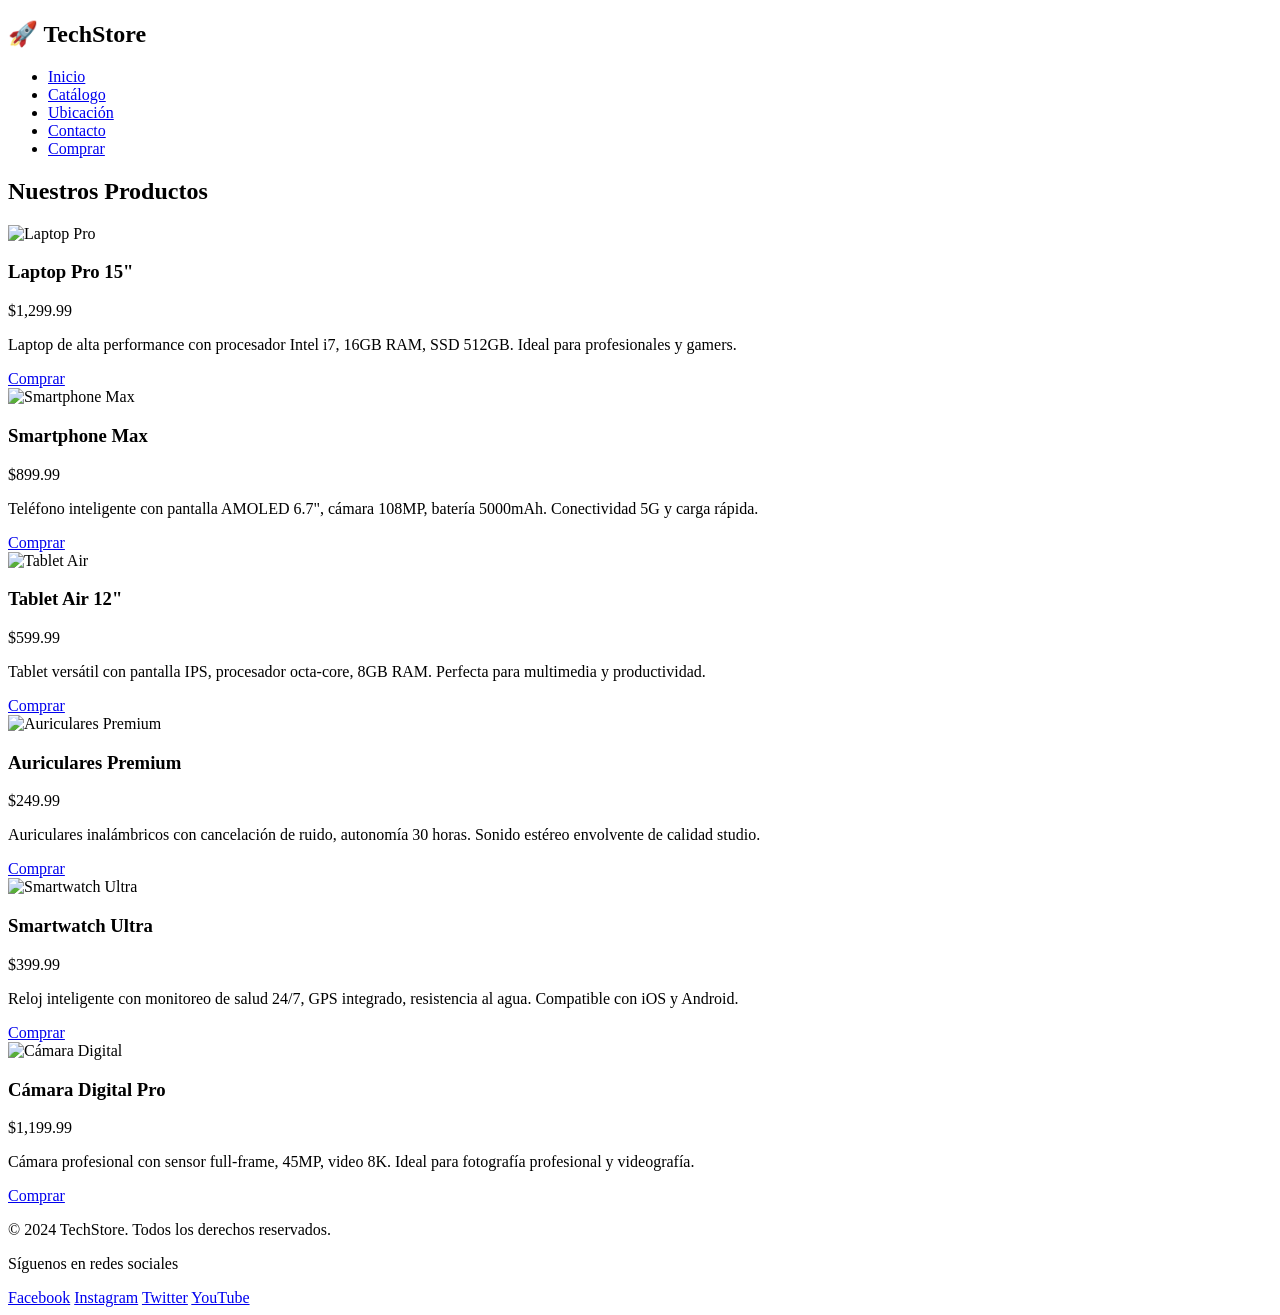
==== catalogo.html @ b017f513 "Crear página web completa de TechStore con HTML, CSS y JavaScript" ====
<!DOCTYPE html>
<html lang="es">
<head>
    <meta charset="UTF-8">
    <meta name="viewport" content="width=device-width, initial-scale=1.0">
    <title>Catálogo - TechStore</title>
    <link rel="stylesheet" href="styles.css">
</head>
<body>
    <!-- Navegación -->
    <nav class="navbar">
        <div class="container">
            <div class="logo">
                <h1>🚀 TechStore</h1>
            </div>
            <ul class="nav-links">
                <li><a href="index.html">Inicio</a></li>
                <li><a href="catalogo.html" class="active">Catálogo</a></li>
                <li><a href="ubicacion.html">Ubicación</a></li>
                <li><a href="contacto.html">Contacto</a></li>
                <li><a href="ecommerce.html">Comprar</a></li>
            </ul>
        </div>
    </nav>

    <!-- Catálogo de Productos -->
    <section class="catalog">
        <div class="container">
            <h2>Nuestros Productos</h2>
            <div class="products-grid">
                <!-- Producto 1 -->
                <div class="product-card">
                    <img src="https://via.placeholder.com/300x200?text=Laptop+Pro" alt="Laptop Pro">
                    <h3>Laptop Pro 15"</h3>
                    <p class="price">$1,299.99</p>
                    <p class="description">
                        Laptop de alta performance con procesador Intel i7, 16GB RAM, SSD 512GB. 
                        Ideal para profesionales y gamers.
                    </p>
                    <a href="ecommerce.html" class="btn">Comprar</a>
                </div>

                <!-- Producto 2 -->
                <div class="product-card">
                    <img src="https://via.placeholder.com/300x200?text=Smartphone+Max" alt="Smartphone Max">
                    <h3>Smartphone Max</h3>
                    <p class="price">$899.99</p>
                    <p class="description">
                        Teléfono inteligente con pantalla AMOLED 6.7", cámara 108MP, batería 5000mAh. 
                        Conectividad 5G y carga rápida.
                    </p>
                    <a href="ecommerce.html" class="btn">Comprar</a>
                </div>

                <!-- Producto 3 -->
                <div class="product-card">
                    <img src="https://via.placeholder.com/300x200?text=Tablet+Air" alt="Tablet Air">
                    <h3>Tablet Air 12"</h3>
                    <p class="price">$599.99</p>
                    <p class="description">
                        Tablet versátil con pantalla IPS, procesador octa-core, 8GB RAM. 
                        Perfecta para multimedia y productividad.
                    </p>
                    <a href="ecommerce.html" class="btn">Comprar</a>
                </div>

                <!-- Producto 4 -->
                <div class="product-card">
                    <img src="https://via.placeholder.com/300x200?text=Audifonos+Premium" alt="Auriculares Premium">
                    <h3>Auriculares Premium</h3>
                    <p class="price">$249.99</p>
                    <p class="description">
                        Auriculares inalámbricos con cancelación de ruido, autonomía 30 horas. 
                        Sonido estéreo envolvente de calidad studio.
                    </p>
                    <a href="ecommerce.html" class="btn">Comprar</a>
                </div>

                <!-- Producto 5 -->
                <div class="product-card">
                    <img src="https://via.placeholder.com/300x200?text=Smartwatch+Ultra" alt="Smartwatch Ultra">
                    <h3>Smartwatch Ultra</h3>
                    <p class="price">$399.99</p>
                    <p class="description">
                        Reloj inteligente con monitoreo de salud 24/7, GPS integrado, resistencia al agua. 
                        Compatible con iOS y Android.
                    </p>
                    <a href="ecommerce.html" class="btn">Comprar</a>
                </div>

                <!-- Producto 6 -->
                <div class="product-card">
                    <img src="https://via.placeholder.com/300x200?text=Camara+Digital" alt="Cámara Digital">
                    <h3>Cámara Digital Pro</h3>
                    <p class="price">$1,199.99</p>
                    <p class="description">
                        Cámara profesional con sensor full-frame, 45MP, video 8K. 
                        Ideal para fotografía profesional y videografía.
                    </p>
                    <a href="ecommerce.html" class="btn">Comprar</a>
                </div>
            </div>
        </div>
    </section>

    <!-- Footer -->
    <footer>
        <div class="container">
            <p>&copy; 2024 TechStore. Todos los derechos reservados.</p>
            <p>Síguenos en redes sociales</p>
            <div class="social-links">
                <a href="https://www.facebook.com" target="_blank">Facebook</a>
                <a href="https://www.instagram.com" target="_blank">Instagram</a>
                <a href="https://www.twitter.com" target="_blank">Twitter</a>
                <a href="https://www.youtube.com" target="_blank">YouTube</a>
            </div>
        </div>
    </footer>

    <script src="script.js"></script>
</body>
</html>
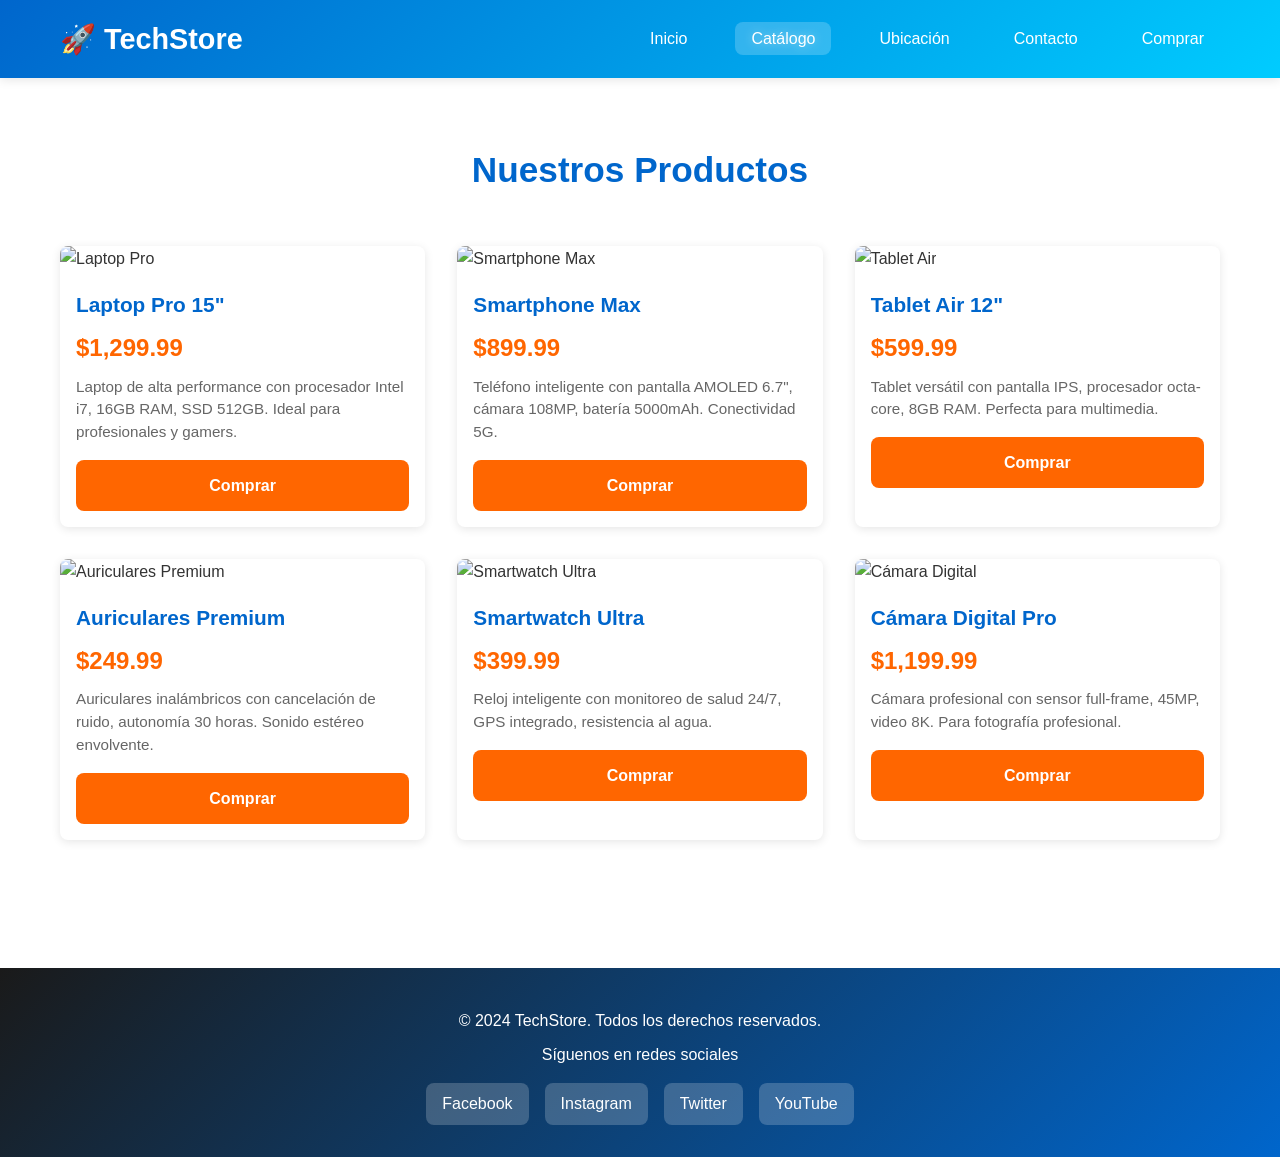
==== commit 16de64aa: "Crear sitio web completo de TechStore con todas las páginas, estilos e interactividad" ====
--- a/catalogo.html
+++ b/catalogo.html
@@ -34,8 +34,7 @@
                     <h3>Laptop Pro 15"</h3>
                     <p class="price">$1,299.99</p>
                     <p class="description">
-                        Laptop de alta performance con procesador Intel i7, 16GB RAM, SSD 512GB. 
-                        Ideal para profesionales y gamers.
+                        Laptop de alta performance con procesador Intel i7, 16GB RAM, SSD 512GB. Ideal para profesionales y gamers.
                     </p>
                     <a href="ecommerce.html" class="btn">Comprar</a>
                 </div>
@@ -46,8 +45,7 @@
                     <h3>Smartphone Max</h3>
                     <p class="price">$899.99</p>
                     <p class="description">
-                        Teléfono inteligente con pantalla AMOLED 6.7", cámara 108MP, batería 5000mAh. 
-                        Conectividad 5G y carga rápida.
+                        Teléfono inteligente con pantalla AMOLED 6.7", cámara 108MP, batería 5000mAh. Conectividad 5G.
                     </p>
                     <a href="ecommerce.html" class="btn">Comprar</a>
                 </div>
@@ -58,8 +56,7 @@
                     <h3>Tablet Air 12"</h3>
                     <p class="price">$599.99</p>
                     <p class="description">
-                        Tablet versátil con pantalla IPS, procesador octa-core, 8GB RAM. 
-                        Perfecta para multimedia y productividad.
+                        Tablet versátil con pantalla IPS, procesador octa-core, 8GB RAM. Perfecta para multimedia.
                     </p>
                     <a href="ecommerce.html" class="btn">Comprar</a>
                 </div>
@@ -70,8 +67,7 @@
                     <h3>Auriculares Premium</h3>
                     <p class="price">$249.99</p>
                     <p class="description">
-                        Auriculares inalámbricos con cancelación de ruido, autonomía 30 horas. 
-                        Sonido estéreo envolvente de calidad studio.
+                        Auriculares inalámbricos con cancelación de ruido, autonomía 30 horas. Sonido estéreo envolvente.
                     </p>
                     <a href="ecommerce.html" class="btn">Comprar</a>
                 </div>
@@ -82,8 +78,7 @@
                     <h3>Smartwatch Ultra</h3>
                     <p class="price">$399.99</p>
                     <p class="description">
-                        Reloj inteligente con monitoreo de salud 24/7, GPS integrado, resistencia al agua. 
-                        Compatible con iOS y Android.
+                        Reloj inteligente con monitoreo de salud 24/7, GPS integrado, resistencia al agua.
                     </p>
                     <a href="ecommerce.html" class="btn">Comprar</a>
                 </div>
@@ -94,8 +89,7 @@
                     <h3>Cámara Digital Pro</h3>
                     <p class="price">$1,199.99</p>
                     <p class="description">
-                        Cámara profesional con sensor full-frame, 45MP, video 8K. 
-                        Ideal para fotografía profesional y videografía.
+                        Cámara profesional con sensor full-frame, 45MP, video 8K. Para fotografía profesional.
                     </p>
                     <a href="ecommerce.html" class="btn">Comprar</a>
                 </div>
--- a/styles.css
+++ b/styles.css
@@ -0,0 +1,110 @@
+* { margin: 0; padding: 0; box-sizing: border-box; }
+:root { --primary-color: #0066cc; --secondary-color: #00ccff; --accent-color: #ff6600; --dark-color: #1a1a1a; --light-color: #f5f5f5; --text-color: #333; --border-radius: 8px; --box-shadow: 0 2px 10px rgba(0, 0, 0, 0.1); }
+body { font-family: 'Segoe UI', Tahoma, Geneva, Verdana, sans-serif; line-height: 1.6; color: var(--text-color); background-color: #fff; }
+.container { max-width: 1200px; margin: 0 auto; padding: 0 20px; }
+.navbar { background: linear-gradient(135deg, var(--primary-color), var(--secondary-color)); padding: 1rem 0; position: sticky; top: 0; z-index: 100; box-shadow: var(--box-shadow); }
+.navbar .container { display: flex; justify-content: space-between; align-items: center; }
+.logo h1 { color: white; font-size: 1.8rem; margin: 0; }
+.nav-links { display: flex; list-style: none; gap: 2rem; }
+.nav-links a { color: white; text-decoration: none; font-weight: 500; transition: all 0.3s ease; padding: 0.5rem 1rem; border-radius: var(--border-radius); }
+.nav-links a:hover, .nav-links a.active { background-color: rgba(255, 255, 255, 0.2); text-shadow: 0 0 10px rgba(255, 255, 255, 0.5); }
+.hero { background: linear-gradient(135deg, var(--primary-color), var(--secondary-color)); color: white; padding: 4rem 0; display: flex; align-items: center; justify-content: space-between; gap: 2rem; }
+.hero-content h2 { font-size: 2.5rem; margin-bottom: 1rem; }
+.hero-content p { font-size: 1.3rem; margin-bottom: 2rem; }
+.hero img { max-width: 500px; width: 100%; border-radius: var(--border-radius); box-shadow: var(--box-shadow); }
+.btn { display: inline-block; background-color: var(--accent-color); color: white; padding: 0.8rem 1.5rem; text-decoration: none; border-radius: var(--border-radius); border: none; cursor: pointer; font-size: 1rem; font-weight: 600; transition: all 0.3s ease; }
+.btn:hover { background-color: #ff8c00; transform: translateY(-2px); box-shadow: 0 5px 15px rgba(255, 102, 0, 0.3); }
+.btn-success { background-color: #28a745; }
+.btn-success:hover { background-color: #218838; }
+.about { padding: 4rem 0; background-color: var(--light-color); }
+.about h2 { font-size: 2.2rem; margin-bottom: 2rem; text-align: center; color: var(--primary-color); }
+.about-content { display: flex; gap: 3rem; align-items: center; }
+.about-text { flex: 1; }
+.about-text p { margin-bottom: 1rem; font-size: 1.05rem; line-height: 1.8; }
+.features { list-style: none; margin-top: 1.5rem; }
+.features li { padding: 0.5rem 0; font-size: 1.1rem; color: var(--primary-color); font-weight: 500; }
+.about-content img { flex: 1; max-width: 400px; border-radius: var(--border-radius); box-shadow: var(--box-shadow); }
+.catalog { padding: 4rem 0; }
+.catalog h2 { font-size: 2.2rem; text-align: center; margin-bottom: 3rem; color: var(--primary-color); }
+.products-grid { display: grid; grid-template-columns: repeat(auto-fit, minmax(300px, 1fr)); gap: 2rem; }
+.product-card { background: white; border-radius: var(--border-radius); box-shadow: var(--box-shadow); overflow: hidden; transition: all 0.3s ease; }
+.product-card:hover { transform: translateY(-5px); box-shadow: 0 8px 20px rgba(0, 0, 0, 0.15); }
+.product-card img { width: 100%; height: 200px; object-fit: cover; }
+.product-card h3 { color: var(--primary-color); padding: 1rem 1rem 0; font-size: 1.3rem; }
+.price { color: var(--accent-color); font-size: 1.5rem; font-weight: bold; padding: 0 1rem; margin: 0.5rem 0; }
+.description { padding: 0 1rem; color: #666; font-size: 0.95rem; line-height: 1.5; }
+.product-card .btn { margin: 1rem; display: block; text-align: center; }
+.location { padding: 4rem 0; background-color: var(--light-color); }
+.location h2 { font-size: 2.2rem; text-align: center; margin-bottom: 2rem; color: var(--primary-color); }
+.location-info { display: grid; grid-template-columns: repeat(auto-fit, minmax(250px, 1fr)); gap: 2rem; margin-bottom: 3rem; }
+.info-box { background: white; padding: 1.5rem; border-radius: var(--border-radius); box-shadow: var(--box-shadow); }
+.info-box h3 { color: var(--primary-color); margin-bottom: 1rem; }
+.map-container { margin: 2rem 0; }
+.map-container h3 { color: var(--primary-color); margin-bottom: 1rem; }
+.map-container iframe { border-radius: var(--border-radius); box-shadow: var(--box-shadow); }
+.reference-info { background: white; padding: 2rem; border-radius: var(--border-radius); box-shadow: var(--box-shadow); margin-top: 2rem; }
+.reference-info h3 { color: var(--primary-color); margin-bottom: 1rem; }
+.reference-info ul { list-style: none; padding-left: 1rem; }
+.reference-info li { padding: 0.5rem 0; font-size: 1.05rem; }
+.contact { padding: 4rem 0; }
+.contact h2 { font-size: 2.2rem; text-align: center; margin-bottom: 2rem; color: var(--primary-color); }
+.contact-content { display: grid; grid-template-columns: 1fr 1fr; gap: 2rem; margin-bottom: 3rem; }
+.contact-form, .contact-info { background: var(--light-color); padding: 2rem; border-radius: var(--border-radius); box-shadow: var(--box-shadow); }
+.contact-form h3, .contact-info h3 { color: var(--primary-color); margin-bottom: 1.5rem; }
+.form-group { margin-bottom: 1.5rem; }
+.form-group label { display: block; margin-bottom: 0.5rem; font-weight: 600; color: var(--text-color); }
+.form-group input, .form-group textarea { width: 100%; padding: 0.8rem; border: 1px solid #ddd; border-radius: var(--border-radius); font-family: inherit; font-size: 1rem; transition: border-color 0.3s ease; }
+.form-group input:focus, .form-group textarea:focus { outline: none; border-color: var(--primary-color); box-shadow: 0 0 5px rgba(0, 102, 204, 0.3); }
+.form-message, .checkout-message { margin-top: 1rem; padding: 1rem; border-radius: var(--border-radius); display: none; }
+.form-message.success, .checkout-message.success { background-color: #d4edda; color: #155724; border: 1px solid #c3e6cb; display: block; }
+.form-message.error, .checkout-message.error { background-color: #f8d7da; color: #721c24; border: 1px solid #f5c6cb; display: block; }
+.info-item { margin-bottom: 1.5rem; padding-bottom: 1.5rem; border-bottom: 1px solid #ddd; }
+.info-item:last-child { border-bottom: none; }
+.info-item h4 { color: var(--primary-color); margin-bottom: 0.5rem; }
+.info-item p { margin: 0.3rem 0; }
+.info-item a { color: var(--primary-color); text-decoration: none; font-weight: 500; }
+.info-item a:hover { text-decoration: underline; }
+.social-links-vertical { display: flex; flex-direction: column; gap: 0.5rem; }
+.social-links-vertical a { padding: 0.5rem; border-radius: var(--border-radius); background-color: var(--primary-color); color: white; text-align: center; transition: all 0.3s ease; }
+.social-links-vertical a:hover { background-color: var(--accent-color); text-decoration: none; }
+.ecommerce { padding: 4rem 0; }
+.ecommerce h2 { font-size: 2.2rem; text-align: center; margin-bottom: 2rem; color: var(--primary-color); }
+.ecommerce-content { display: grid; grid-template-columns: 1fr 1.2fr; gap: 2rem; margin-bottom: 3rem; }
+.shopping-cart { background: var(--light-color); padding: 1.5rem; border-radius: var(--border-radius); box-shadow: var(--box-shadow); height: fit-content; position: sticky; top: 80px; }
+.shopping-cart h3 { color: var(--primary-color); margin-bottom: 1rem; }
+.cart-items { min-height: 200px; margin-bottom: 1rem; }
+.empty-cart { text-align: center; color: #999; padding: 2rem 0; }
+.cart-summary { background: white; padding: 1rem; border-radius: var(--border-radius); text-align: right; font-size: 1.2rem; }
+.checkout-form { background: var(--light-color); padding: 2rem; border-radius: var(--border-radius); box-shadow: var(--box-shadow); }
+.checkout-form h3 { color: var(--primary-color); margin-bottom: 1.5rem; }
+fieldset { border: 1px solid #ddd; border-radius: var(--border-radius); padding: 1.5rem; margin-bottom: 1.5rem; }
+legend { color: var(--primary-color); font-weight: 600; padding: 0 0.5rem; }
+.payment-methods { display: flex; flex-direction: column; gap: 1rem; }
+.payment-methods label { display: flex; align-items: center; cursor: pointer; font-weight: normal; }
+.payment-methods input[type="radio"] { width: auto; margin-right: 0.5rem; cursor: pointer; }
+.payment-details { background: white; padding: 1rem; border-radius: var(--border-radius); margin-bottom: 1rem; min-height: 100px; }
+.payment-info { display: grid; grid-template-columns: repeat(auto-fit, minmax(300px, 1fr)); gap: 2rem; margin: 3rem 0; }
+.payment-info h3 { grid-column: 1 / -1; font-size: 2rem; color: var(--primary-color); text-align: center; }
+.payment-option { background: var(--light-color); padding: 1.5rem; border-radius: var(--border-radius); box-shadow: var(--box-shadow); }
+.payment-option h4 { color: var(--primary-color); margin-bottom: 0.5rem; }
+.payment-option ul { list-style: none; padding-left: 1rem; margin: 0.5rem 0; }
+.payment-option li { padding: 0.3rem 0; font-size: 0.95rem; }
+.payment-option p { margin: 0.5rem 0; }
+.payment-option a { color: var(--accent-color); text-decoration: none; font-weight: 600; }
+.payment-option a:hover { text-decoration: underline; }
+.security { color: #28a745; font-weight: 600; }
+.email { color: var(--primary-color); font-weight: 600; }
+.video-section { background: var(--light-color); padding: 2rem; border-radius: var(--border-radius); margin-top: 2rem; box-shadow: var(--box-shadow); }
+.video-section h3 { color: var(--primary-color); font-size: 1.5rem; margin-bottom: 1.5rem; text-align: center; }
+.video-container { position: relative; width: 100%; padding-bottom: 56.25%; height: 0; overflow: hidden; border-radius: var(--border-radius); }
+.video-container iframe { position: absolute; top: 0; left: 0; width: 100%; height: 100%; }
+footer { background: linear-gradient(135deg, var(--dark-color), var(--primary-color)); color: white; padding: 2rem 0; text-align: center; margin-top: 4rem; }
+footer p { margin: 0.5rem 0; }
+.social-links { margin-top: 1rem; display: flex; justify-content: center; gap: 1rem; flex-wrap: wrap; }
+.social-links a { color: white; text-decoration: none; padding: 0.5rem 1rem; background-color: rgba(255, 255, 255, 0.2); border-radius: var(--border-radius); transition: all 0.3s ease; }
+.social-links a:hover { background-color: var(--accent-color); }
+@media (max-width: 768px) { .nav-links { flex-direction: column; gap: 1rem; } .hero { flex-direction: column; padding: 2rem 0; } .hero-content h2 { font-size: 1.8rem; } .about-content { flex-direction: column; } .products-grid { grid-template-columns: 1fr; } .contact-content { grid-template-columns: 1fr; } .ecommerce-content { grid-template-columns: 1fr; } .shopping-cart { position: static; } .payment-info { grid-template-columns: 1fr; } .location-info { grid-template-columns: 1fr; } }
+@media (max-width: 480px) { .navbar .container { flex-direction: column; gap: 1rem; } .logo h1 { font-size: 1.3rem; } .nav-links { justify-content: center; } .hero-content h2 { font-size: 1.5rem; } .btn { padding: 0.6rem 1rem; font-size: 0.9rem; } .product-card { margin: 0 auto; } }
+.cart-item { background-color: #f9f9f9; padding: 1rem; margin-bottom: 0.5rem; border-radius: 8px; border-left: 3px solid #0066cc; }
+.cart-item h4 { margin: 0 0 0.5rem 0; color: #0066cc; }
+.cart-item p { margin: 0.25rem 0; font-size: 0.9rem; }
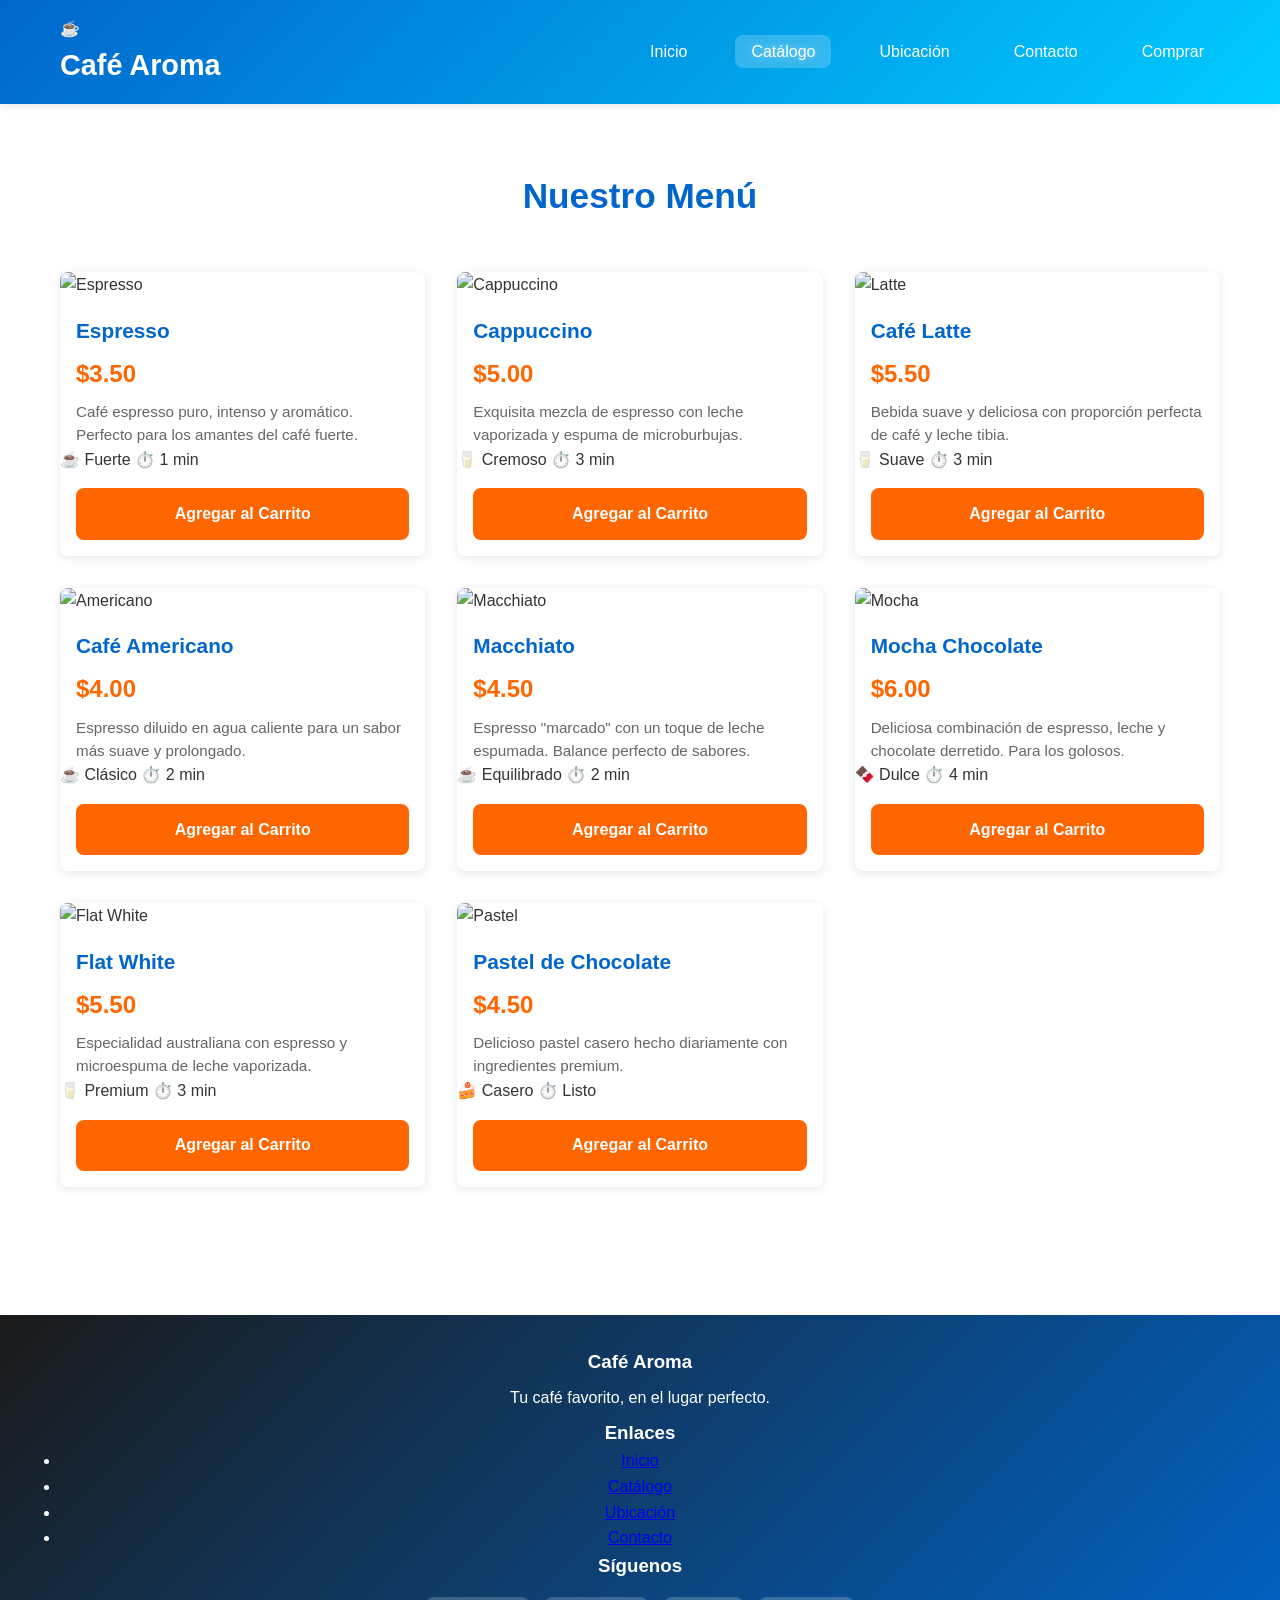
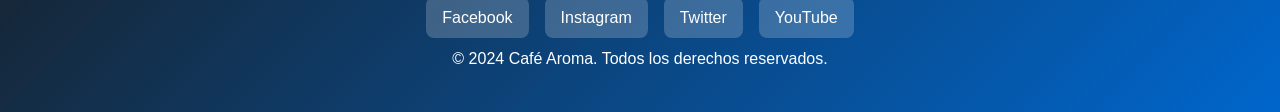
==== commit 06b69778: "Crear páginas HTML de Café Aroma" ====
--- a/catalogo.html
+++ b/catalogo.html
@@ -3,7 +3,7 @@
 <head>
     <meta charset="UTF-8">
     <meta name="viewport" content="width=device-width, initial-scale=1.0">
-    <title>Catálogo - TechStore</title>
+    <title>Catálogo - Café Aroma</title>
     <link rel="stylesheet" href="styles.css">
 </head>
 <body>
@@ -11,7 +11,8 @@
     <nav class="navbar">
         <div class="container">
             <div class="logo">
-                <h1>🚀 TechStore</h1>
+                <span class="logo-icon">☕</span>
+                <h1>Café Aroma</h1>
             </div>
             <ul class="nav-links">
                 <li><a href="index.html">Inicio</a></li>
@@ -26,72 +27,142 @@
     <!-- Catálogo de Productos -->
     <section class="catalog">
         <div class="container">
-            <h2>Nuestros Productos</h2>
+            <h2>Nuestro Menú</h2>
             <div class="products-grid">
-                <!-- Producto 1 -->
-                <div class="product-card">
-                    <img src="https://via.placeholder.com/300x200?text=Laptop+Pro" alt="Laptop Pro">
-                    <h3>Laptop Pro 15"</h3>
-                    <p class="price">$1,299.99</p>
-                    <p class="description">
-                        Laptop de alta performance con procesador Intel i7, 16GB RAM, SSD 512GB. Ideal para profesionales y gamers.
-                    </p>
-                    <a href="ecommerce.html" class="btn">Comprar</a>
-                </div>
-
-                <!-- Producto 2 -->
-                <div class="product-card">
-                    <img src="https://via.placeholder.com/300x200?text=Smartphone+Max" alt="Smartphone Max">
-                    <h3>Smartphone Max</h3>
-                    <p class="price">$899.99</p>
-                    <p class="description">
-                        Teléfono inteligente con pantalla AMOLED 6.7", cámara 108MP, batería 5000mAh. Conectividad 5G.
-                    </p>
-                    <a href="ecommerce.html" class="btn">Comprar</a>
-                </div>
-
-                <!-- Producto 3 -->
-                <div class="product-card">
-                    <img src="https://via.placeholder.com/300x200?text=Tablet+Air" alt="Tablet Air">
-                    <h3>Tablet Air 12"</h3>
-                    <p class="price">$599.99</p>
-                    <p class="description">
-                        Tablet versátil con pantalla IPS, procesador octa-core, 8GB RAM. Perfecta para multimedia.
-                    </p>
-                    <a href="ecommerce.html" class="btn">Comprar</a>
-                </div>
-
-                <!-- Producto 4 -->
-                <div class="product-card">
-                    <img src="https://via.placeholder.com/300x200?text=Audifonos+Premium" alt="Auriculares Premium">
-                    <h3>Auriculares Premium</h3>
-                    <p class="price">$249.99</p>
-                    <p class="description">
-                        Auriculares inalámbricos con cancelación de ruido, autonomía 30 horas. Sonido estéreo envolvente.
-                    </p>
-                    <a href="ecommerce.html" class="btn">Comprar</a>
-                </div>
-
-                <!-- Producto 5 -->
-                <div class="product-card">
-                    <img src="https://via.placeholder.com/300x200?text=Smartwatch+Ultra" alt="Smartwatch Ultra">
-                    <h3>Smartwatch Ultra</h3>
-                    <p class="price">$399.99</p>
-                    <p class="description">
-                        Reloj inteligente con monitoreo de salud 24/7, GPS integrado, resistencia al agua.
-                    </p>
-                    <a href="ecommerce.html" class="btn">Comprar</a>
-                </div>
-
-                <!-- Producto 6 -->
-                <div class="product-card">
-                    <img src="https://via.placeholder.com/300x200?text=Camara+Digital" alt="Cámara Digital">
-                    <h3>Cámara Digital Pro</h3>
-                    <p class="price">$1,199.99</p>
-                    <p class="description">
-                        Cámara profesional con sensor full-frame, 45MP, video 8K. Para fotografía profesional.
-                    </p>
-                    <a href="ecommerce.html" class="btn">Comprar</a>
+                <!-- Espresso -->
+                <div class="product-card">
+                    <img src="https://images.unsplash.com/photo-1559056199-641a0ac8b3f4?w=300&h=200&fit=crop" alt="Espresso">
+                    <div class="product-info">
+                        <h3>Espresso</h3>
+                        <p class="price">$3.50</p>
+                        <p class="description">
+                            Café espresso puro, intenso y aromático. Perfecto para los amantes del café fuerte.
+                        </p>
+                        <div class="product-specs">
+                            <span class="spec">☕ Fuerte</span>
+                            <span class="spec">⏱️ 1 min</span>
+                        </div>
+                        <a href="ecommerce.html" class="btn btn-small">Agregar al Carrito</a>
+                    </div>
+                </div>
+
+                <!-- Cappuccino -->
+                <div class="product-card">
+                    <img src="https://images.unsplash.com/photo-1578968051072-1bbb3b3baf72?w=300&h=200&fit=crop" alt="Cappuccino">
+                    <div class="product-info">
+                        <h3>Cappuccino</h3>
+                        <p class="price">$5.00</p>
+                        <p class="description">
+                            Exquisita mezcla de espresso con leche vaporizada y espuma de microburbujas.
+                        </p>
+                        <div class="product-specs">
+                            <span class="spec">🥛 Cremoso</span>
+                            <span class="spec">⏱️ 3 min</span>
+                        </div>
+                        <a href="ecommerce.html" class="btn btn-small">Agregar al Carrito</a>
+                    </div>
+                </div>
+
+                <!-- Latte -->
+                <div class="product-card">
+                    <img src="https://images.unsplash.com/photo-1577968345212-4f9f61437317?w=300&h=200&fit=crop" alt="Latte">
+                    <div class="product-info">
+                        <h3>Café Latte</h3>
+                        <p class="price">$5.50</p>
+                        <p class="description">
+                            Bebida suave y deliciosa con proporción perfecta de café y leche tibia.
+                        </p>
+                        <div class="product-specs">
+                            <span class="spec">🥛 Suave</span>
+                            <span class="spec">⏱️ 3 min</span>
+                        </div>
+                        <a href="ecommerce.html" class="btn btn-small">Agregar al Carrito</a>
+                    </div>
+                </div>
+
+                <!-- Americano -->
+                <div class="product-card">
+                    <img src="https://images.unsplash.com/photo-1559056199-641a0ac8b3f4?w=300&h=200&fit=crop" alt="Americano">
+                    <div class="product-info">
+                        <h3>Café Americano</h3>
+                        <p class="price">$4.00</p>
+                        <p class="description">
+                            Espresso diluido en agua caliente para un sabor más suave y prolongado.
+                        </p>
+                        <div class="product-specs">
+                            <span class="spec">☕ Clásico</span>
+                            <span class="spec">⏱️ 2 min</span>
+                        </div>
+                        <a href="ecommerce.html" class="btn btn-small">Agregar al Carrito</a>
+                    </div>
+                </div>
+
+                <!-- Macchiato -->
+                <div class="product-card">
+                    <img src="https://images.unsplash.com/photo-1509042239860-f550ce710b93?w=300&h=200&fit=crop" alt="Macchiato">
+                    <div class="product-info">
+                        <h3>Macchiato</h3>
+                        <p class="price">$4.50</p>
+                        <p class="description">
+                            Espresso "marcado" con un toque de leche espumada. Balance perfecto de sabores.
+                        </p>
+                        <div class="product-specs">
+                            <span class="spec">☕ Equilibrado</span>
+                            <span class="spec">⏱️ 2 min</span>
+                        </div>
+                        <a href="ecommerce.html" class="btn btn-small">Agregar al Carrito</a>
+                    </div>
+                </div>
+
+                <!-- Mocha -->
+                <div class="product-card">
+                    <img src="https://images.unsplash.com/photo-1578968051072-1bbb3b3baf72?w=300&h=200&fit=crop" alt="Mocha">
+                    <div class="product-info">
+                        <h3>Mocha Chocolate</h3>
+                        <p class="price">$6.00</p>
+                        <p class="description">
+                            Deliciosa combinación de espresso, leche y chocolate derretido. Para los golosos.
+                        </p>
+                        <div class="product-specs">
+                            <span class="spec">🍫 Dulce</span>
+                            <span class="spec">⏱️ 4 min</span>
+                        </div>
+                        <a href="ecommerce.html" class="btn btn-small">Agregar al Carrito</a>
+                    </div>
+                </div>
+
+                <!-- Flat White -->
+                <div class="product-card">
+                    <img src="https://images.unsplash.com/photo-1493857671505-72967e2e2760?w=300&h=200&fit=crop" alt="Flat White">
+                    <div class="product-info">
+                        <h3>Flat White</h3>
+                        <p class="price">$5.50</p>
+                        <p class="description">
+                            Especialidad australiana con espresso y microespuma de leche vaporizada.
+                        </p>
+                        <div class="product-specs">
+                            <span class="spec">🥛 Premium</span>
+                            <span class="spec">⏱️ 3 min</span>
+                        </div>
+                        <a href="ecommerce.html" class="btn btn-small">Agregar al Carrito</a>
+                    </div>
+                </div>
+
+                <!-- Pastel de Chocolate -->
+                <div class="product-card">
+                    <img src="https://images.unsplash.com/photo-1578985545062-69928b1d9587?w=300&h=200&fit=crop" alt="Pastel">
+                    <div class="product-info">
+                        <h3>Pastel de Chocolate</h3>
+                        <p class="price">$4.50</p>
+                        <p class="description">
+                            Delicioso pastel casero hecho diariamente con ingredientes premium.
+                        </p>
+                        <div class="product-specs">
+                            <span class="spec">🍰 Casero</span>
+                            <span class="spec">⏱️ Listo</span>
+                        </div>
+                        <a href="ecommerce.html" class="btn btn-small">Agregar al Carrito</a>
+                    </div>
                 </div>
             </div>
         </div>
@@ -100,13 +171,32 @@
     <!-- Footer -->
     <footer>
         <div class="container">
-            <p>&copy; 2024 TechStore. Todos los derechos reservados.</p>
-            <p>Síguenos en redes sociales</p>
-            <div class="social-links">
-                <a href="https://www.facebook.com" target="_blank">Facebook</a>
-                <a href="https://www.instagram.com" target="_blank">Instagram</a>
-                <a href="https://www.twitter.com" target="_blank">Twitter</a>
-                <a href="https://www.youtube.com" target="_blank">YouTube</a>
+            <div class="footer-content">
+                <div class="footer-section">
+                    <h3>Café Aroma</h3>
+                    <p>Tu café favorito, en el lugar perfecto.</p>
+                </div>
+                <div class="footer-section">
+                    <h3>Enlaces</h3>
+                    <ul>
+                        <li><a href="index.html">Inicio</a></li>
+                        <li><a href="catalogo.html">Catálogo</a></li>
+                        <li><a href="ubicacion.html">Ubicación</a></li>
+                        <li><a href="contacto.html">Contacto</a></li>
+                    </ul>
+                </div>
+                <div class="footer-section">
+                    <h3>Síguenos</h3>
+                    <div class="social-links">
+                        <a href="https://www.facebook.com/cafearoma" target="_blank">Facebook</a>
+                        <a href="https://www.instagram.com/cafearoma" target="_blank">Instagram</a>
+                        <a href="https://www.twitter.com/cafearoma" target="_blank">Twitter</a>
+                        <a href="https://www.youtube.com/cafearoma" target="_blank">YouTube</a>
+                    </div>
+                </div>
+            </div>
+            <div class="footer-bottom">
+                <p>&copy; 2024 Café Aroma. Todos los derechos reservados.</p>
             </div>
         </div>
     </footer>
